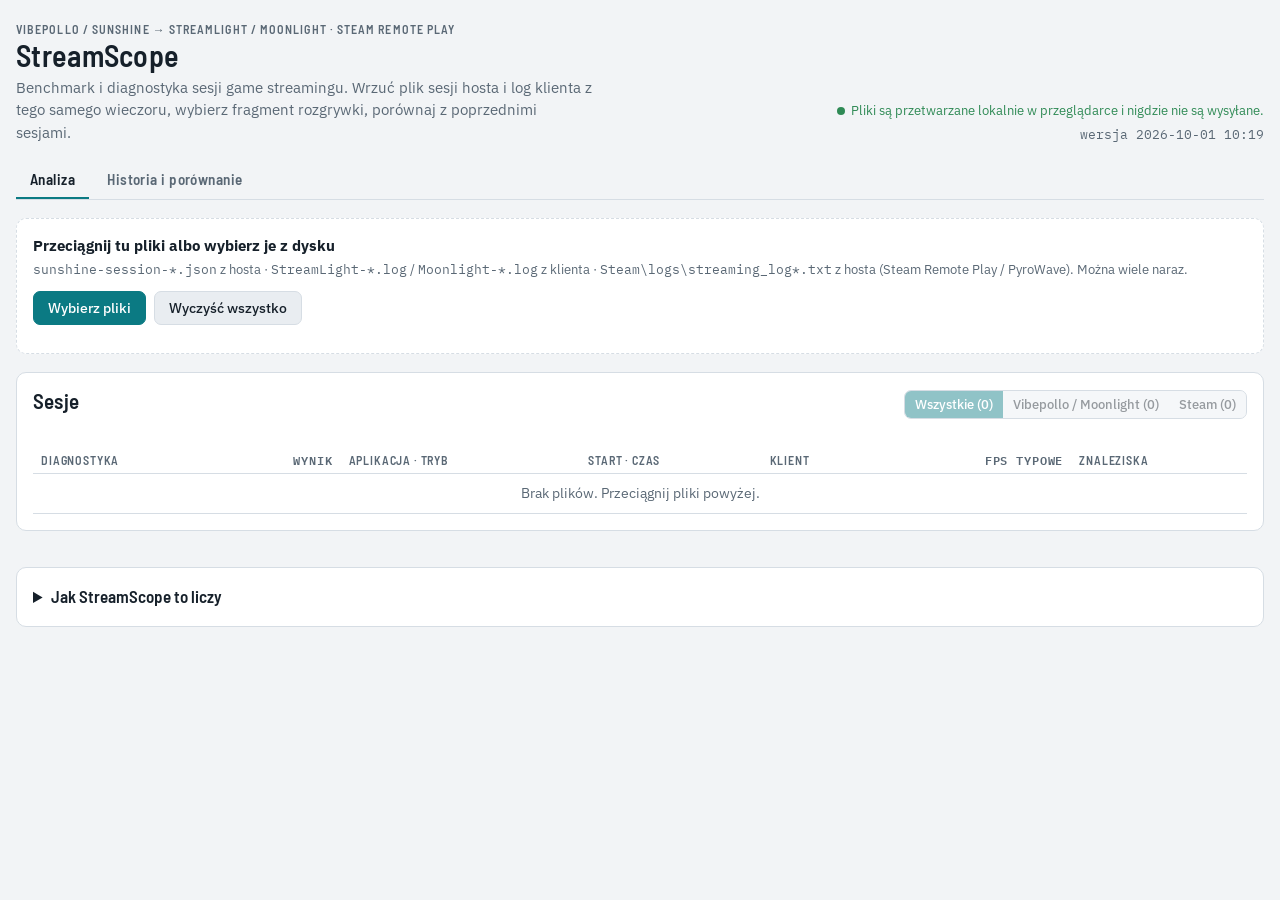
==== index.html @ fd7535d1 "Fairer scores: skip keepalive samples, range-accurate network loss - Stability uses P1/avg of active" ====
<!doctype html>
<html lang="pl">
<head>
<meta charset="utf-8">
<meta name="viewport" content="width=device-width, initial-scale=1">
<title>StreamScope</title>
<meta name="description" content="Lokalna analiza jakości game streamingu: Vibepollo/Sunshine (host) + StreamLight/Moonlight (klient).">
<meta name="theme-color" content="#0B7A83">
<link rel="icon" href="data:image/svg+xml,%3Csvg xmlns='http://www.w3.org/2000/svg' viewBox='0 0 32 32'%3E%3Crect width='32' height='32' rx='7' fill='%230B7A83'/%3E%3Cpath d='M5 21l6-7 5 4 5-9 6 6' fill='none' stroke='white' stroke-width='2.6' stroke-linecap='round' stroke-linejoin='round'/%3E%3C/svg%3E">
<link rel="preconnect" href="https://fonts.googleapis.com">
<link rel="preconnect" href="https://fonts.gstatic.com" crossorigin>
<link rel="stylesheet" href="https://fonts.googleapis.com/css2?family=Barlow+Semi+Condensed:wght@500;600;700&family=IBM+Plex+Sans:wght@400;500;600&family=IBM+Plex+Mono:wght@400;500&display=swap">
<link rel="stylesheet" href="css/app.css?v=202610011019">
</head>
<body>
<div class="wrap">
  <header class="top">
    <div>
      <div class="eyebrow">Vibepollo / Sunshine → StreamLight / Moonlight · Steam Remote Play</div>
      <h1>StreamScope</h1>
      <p>Benchmark i diagnostyka sesji game streamingu. Wrzuć plik sesji hosta i log klienta z tego samego wieczoru, wybierz fragment rozgrywki, porównaj z poprzednimi sesjami.</p>
    </div>
    <div style="display:grid;gap:4px;justify-items:end"><div class="privacy">Pliki są przetwarzane lokalnie w przeglądarce i nigdzie nie są wysyłane.</div><span class="muted small mono" id="appVersion"></span></div>
  </header>

  <nav class="tabs" role="tablist">
    <button role="tab" id="tabAnalyze" aria-selected="true" aria-controls="viewAnalyze">Analiza</button>
    <button role="tab" id="tabHistory" aria-selected="false" aria-controls="viewHistory">Historia i porównanie <span id="histCount" class="muted"></span></button>
  </nav>

  <main id="viewAnalyze" role="tabpanel" aria-labelledby="tabAnalyze" style="display:grid;gap:18px">
    <section class="drop" id="drop" aria-label="Dodaj pliki">
      <div class="lead">
        <strong>Przeciągnij tu pliki albo wybierz je z dysku</strong>
        <span class="muted small"><span class="mono">sunshine-session-*.json</span> z hosta · <span class="mono">StreamLight-*.log</span> / <span class="mono">Moonlight-*.log</span> z klienta · <span class="mono">Steam\logs\streaming_log*.txt</span> z hosta (Steam Remote Play / PyroWave). Można wiele naraz.</span>
      </div>
      <div class="controls">
        <label class="btn primary" for="files" tabindex="0" id="pickBtn">Wybierz pliki</label>
        <input id="files" type="file" multiple accept=".json,.log,.txt,application/json,text/plain">
        <button id="clearBtn" type="button">Wyczyść wszystko</button>
      </div>
      <span class="muted small" id="storeInfo" style="flex-basis:100%"></span>
    </section>
    <div id="notice" class="notice" hidden></div>

    <section class="panel" aria-labelledby="sessTitle">
      <div class="panel-head">
        <h2 id="sessTitle">Sesje</h2>
        <div class="seg" role="group" aria-label="Filtr sesji" id="sessFilter">
          <button type="button" data-f="all">Wszystkie</button>
          <button type="button" data-f="sunshine">Vibepollo / Moonlight</button>
          <button type="button" data-f="steam">Steam</button>
        </div>
      </div>
      <span class="muted small" id="sessCount"></span>
      <span class="muted small" id="hiddenInfo" hidden></span>
      <table class="sessions">
        <thead><tr><th>Diagnostyka</th><th class="num" title="Ocena ogólna 1–10 dla wybranego zakresu">Wynik</th><th>Aplikacja · tryb</th><th>Start · czas</th><th>Klient</th><th class="num">FPS typowe</th><th>Znaleziska</th></tr></thead>
        <tbody id="sessBody"></tbody>
      </table>
    </section>

    <section id="detail" style="display:grid;gap:18px" aria-live="polite"></section>

    <section class="panel">
      <details>
        <summary>Jak StreamScope to liczy</summary>
        <ul>
          <li><b>Parowanie plików:</b> log klienta ma w nazwie czas uniksowy startu, a każda linia czas od tego momentu. StreamScope szuka w pliku Vibepollo zdarzenia <span class="mono">stream_started</span> najbliższego startowi streamu u klienta i pokazuje zmierzone przesunięcie zegarów (zwykle kilka sekund).</li>
          <li><b>Nazwy plików Vibepollo zawierają czas UTC.</b> Wszystkie godziny w StreamScope są w czasie lokalnym.</li>
          <li><b>Zakres:</b> benchmark liczy się tylko z próbek hosta w wybranym zakresie. Domyślnie to najdłuższe połączenie w pliku. Zakres ustawisz markerami pada, wpisując czas albo przeciągając po wykresie.</li>
          <li><b>Markery:</b> odłączenie i podłączenie pada na kliencie (<span class="mono">Gamepad N is gone</span> / ponowne wykrycie), niezależnie od modelu pada, oraz przyszłe <span class="mono">USER_MARKER</span>.</li>
          <li><b>Percentyle</b> (P50/P5/P1/P95) liczone z interpolacją liniową. <b>FPS z frames_sent</b> to kontrola spójności: przyrost wysłanych klatek podzielony przez czas, osobno dla każdego połączenia.</li>
          <li><b>Opóźnienie enkodowania 0 ms</b> oznacza brak zakodowanej klatki i jest pomijane w statystykach.</li>
          <li><b>Statystyki klienta</b> pochodzą z bloku „Global video stats” na końcu streamu, więc dotyczą całego streamu, nie wybranego zakresu. Końcowy <i>Bitrate / Peak (10s)</i> to stan z ostatnich sekund, nie średnia. <i>Smoothness (2m)</i> to miara równości klatek przy VRR, nie liczba FPS.</li>
          <li><b>Diagnostyka</b> ocenia cały plik hosta (reguły silnika z analizatora sesji): brak klatek do wysłania, przeciążenie GPU/enkodera, utrata pakietów, nieregularne przerwy. Pole <span class="mono">verdict</span> z Vibepollo jest tylko informacyjne.</li>
          <li><b>Steam Remote Play / PyroWave:</b> wrzuć <span class="mono">streaming_log.txt</span> (i <span class="mono">streaming_log.previous.txt</span>) z folderu <span class="mono">C:\Program Files (x86)\Steam\logs</span> na <b>hoście</b>. Log z klienta nie ma statystyk. Steam zapisuje podsumowanie przy każdej zmianie przechwytywania (pulpit ↔ gra), więc sesja składa się z odcinków; benchmark to średnia ważona długością zaznaczonych odcinków. AvgFPS Steama to kadencja streamu, nie FPS gry.</li>
          <li><b>Pamięć:</b> wczytane pliki i ustawione zakresy są zapisywane w tej przeglądarce (IndexedDB) i wracają same po ponownym otwarciu strony. Są tylko na tym urządzeniu i w tej przeglądarce; nic nie trafia na serwer. „Wyczyść wszystko” albo „Usuń sesję z pamięci” je kasuje.</li>
          <li>Przy statycznym obrazie Vibepollo schodzi do ok. 16 FPS (keepalive), to nie awaria.</li>
        </ul>
      </details>
    </section>
  </main>

  <main id="viewHistory" role="tabpanel" aria-labelledby="tabHistory" hidden style="display:grid;gap:18px">
    <section class="panel">
      <div class="panel-head">
        <h2>Zapisane sesje</h2>
        <div class="actions">
          <button id="compareBtn" class="primary" type="button" disabled>Porównaj zaznaczone</button>
          <button id="exportBtn" type="button">Eksportuj kopię</button>
          <label class="btn" for="importFile" tabindex="0" id="importBtn">Importuj kopię</label>
          <input id="importFile" type="file" accept=".json,application/json">
        </div>
      </div>
      <p class="caveat">Historia jest zapisana tylko w tej przeglądarce na tym urządzeniu. Żeby przenieść ją na inne urządzenie (np. z PC na iPhone'a), wyeksportuj kopię i zaimportuj ją tam.</p>
      <div id="histNotice" class="notice" hidden></div>
      <div class="tablewrap"><table>
        <thead><tr><th></th><th>Data</th><th>Aplikacja</th><th>Klient</th><th>Tryb</th><th>Zakres</th><th class="num">Wynik</th><th class="num">Śr. FPS</th><th class="num">P5</th><th class="num">Enc. P95</th><th class="num">Bitrate</th><th></th></tr></thead>
        <tbody id="histBody"></tbody>
      </table></div>
    </section>
    <section class="panel" id="comparePanel" hidden></section>
  </main>
</div>

<script src="js/core.js?v=202610011019"></script>
<script src="js/parsers/vibepollo.js?v=202610011019"></script>
<script src="js/parsers/clientlog.js?v=202610011019"></script>
<script src="js/parsers/steamlog.js?v=202610011019"></script>
<script src="js/engine/diagnostics.js?v=202610011019"></script>
<script src="js/engine/gameplay.js?v=202610011019"></script>
<script src="js/engine/score.js?v=202610011019"></script>
<script src="js/engine/session.js?v=202610011019"></script>
<script src="js/storage.js?v=202610011019"></script>
<script src="js/store.js?v=202610011019"></script>
<script src="js/chart.js?v=202610011019"></script>
<script src="js/app.js?v=202610011019"></script>
</body>
</html>
---- css/app.css ----
:root{
  --bg:#F2F4F6; --surface:#FFFFFF; --surface-2:#E9EDF1; --ink:#16202A; --muted:#5A6875; --line:#D6DDE4;
  --accent:#0B7A83; --accent-ink:#FFFFFF; --accent-soft:#D8EEF0;
  --s-fps:#0B7A83; --s-sent:#7B61B3; --s-cpu:#7B61B3; --s-gpu:#2F77C0; --s-enc:#C2691F; --s-br:#2F8A55;
  --mk-off:#C23B2B; --mk-on:#2F8A55;
  --ok:#2F8A55; --warn:#A87408; --crit:#C23B2B;
  --ok-bg:#E1F2E8; --warn-bg:#FBF0D6; --crit-bg:#FBE3DF; --info-bg:#E4EBF2;
  --shade-crit:rgba(194,59,43,.14); --shade-warn:rgba(168,116,8,.16); --shade-info:rgba(90,104,117,.13);
  --dim:rgba(90,104,117,.13);
  --display:"Barlow Semi Condensed","Arial Narrow",Arial,sans-serif;
  --body:"IBM Plex Sans",system-ui,-apple-system,"Segoe UI",sans-serif;
  --mono:"IBM Plex Mono",ui-monospace,Consolas,monospace;
}
@media (prefers-color-scheme: dark){
  :root:not([data-theme="light"]){
    color-scheme:dark;
    --bg:#0E141A; --surface:#151D25; --surface-2:#1C2630; --ink:#E4EAF0; --muted:#93A1AE; --line:#2A3642;
    --accent:#3CB9C3; --accent-ink:#06282B; --accent-soft:#143A3F;
    --s-fps:#3CB9C3; --s-sent:#A58BE0; --s-cpu:#A58BE0; --s-gpu:#5FA3E8; --s-enc:#E59A55; --s-br:#4CC27F;
    --mk-off:#EE6B5A; --mk-on:#4CC27F;
    --ok:#4CC27F; --warn:#E0B040; --crit:#EE6B5A;
    --ok-bg:#12301F; --warn-bg:#342A0E; --crit-bg:#3A1A16; --info-bg:#1C2630;
    --shade-crit:rgba(238,107,90,.2); --shade-warn:rgba(224,176,64,.18); --shade-info:rgba(147,161,174,.14);
    --dim:rgba(0,0,0,.28);
  }
}
*{box-sizing:border-box}
html{-webkit-text-size-adjust:100%}
body{margin:0;background:var(--bg);color:var(--ink);font:15px/1.5 var(--body)}
.wrap{max-width:1440px;margin:0 auto;padding:20px 16px 48px;display:grid;gap:18px}
h1,h2,h3{font-family:var(--display);font-weight:600;letter-spacing:.01em;margin:0;line-height:1.15;text-wrap:balance}
h1{font-size:30px} h2{font-size:21px} h3{font-size:17px}
.num,.mono{font-family:var(--mono);font-variant-numeric:tabular-nums}
.muted{color:var(--muted)}
.small{font-size:13px}
.eyebrow{font-family:var(--display);text-transform:uppercase;letter-spacing:.09em;font-size:12px;color:var(--muted);font-weight:600}
[hidden]{display:none!important}

header.top{display:flex;flex-wrap:wrap;align-items:end;justify-content:space-between;gap:12px}
header.top p{margin:4px 0 0;max-width:64ch;color:var(--muted)}
.privacy{font-size:13px;color:var(--ok);display:flex;gap:6px;align-items:center}
.privacy::before{content:"";width:8px;height:8px;border-radius:50%;background:currentColor}

nav.tabs{display:flex;gap:4px;border-bottom:1px solid var(--line)}
nav.tabs button{border:0;border-bottom:2px solid transparent;border-radius:0;background:none;padding:10px 14px;font:600 15px/1 var(--display);letter-spacing:.03em;color:var(--muted)}
nav.tabs button[aria-selected="true"]{color:var(--ink);border-bottom-color:var(--accent)}

.drop{border:1.5px dashed var(--line);border-radius:10px;background:var(--surface);padding:16px;display:flex;flex-wrap:wrap;gap:12px 20px;align-items:center;justify-content:space-between}
.drop.over{border-color:var(--accent);background:var(--accent-soft)}
.drop .lead{display:grid;gap:2px;min-width:0}
.controls{display:flex;flex-wrap:wrap;gap:8px;align-items:center}
button,.btn{font:500 14px/1 var(--body);border-radius:7px;padding:9px 14px;border:1px solid var(--line);background:var(--surface-2);color:var(--ink);cursor:pointer;white-space:nowrap}
button.primary,.btn.primary{background:var(--accent);border-color:var(--accent);color:var(--accent-ink)}
button.small{padding:5px 9px;font-size:12.5px}
button:disabled{opacity:.5;cursor:default}
button:hover:not(:disabled),.btn:hover{filter:brightness(1.05)}
:focus-visible{outline:2px solid var(--accent);outline-offset:2px}
input[type=file]{display:none}
input.t,select{font:14px var(--mono);color:var(--ink);background:var(--surface-2);border:1px solid var(--line);border-radius:6px;padding:6px 8px;width:96px}
select{font-family:var(--body);width:auto}
label.field{display:grid;gap:3px;font-size:12.5px;color:var(--muted)}

.notice{font-size:13px;padding:9px 12px;border-radius:8px;background:var(--info-bg);white-space:pre-line;overflow-wrap:anywhere}
.notice.err{background:var(--crit-bg)}
.notice.ok{background:var(--ok-bg)}

.pill{display:inline-flex;align-items:center;gap:6px;font:600 12px/1 var(--display);letter-spacing:.06em;text-transform:uppercase;padding:5px 9px;border-radius:999px;white-space:nowrap}
.pill::before{content:"";width:7px;height:7px;border-radius:50%;background:currentColor}
.pill.ok{color:var(--ok);background:var(--ok-bg)} .pill.warn{color:var(--warn);background:var(--warn-bg)}
.pill.crit{color:var(--crit);background:var(--crit-bg)} .pill.raw{color:var(--muted);background:var(--surface-2)}

.panel{background:var(--surface);border:1px solid var(--line);border-radius:10px;padding:16px;display:grid;grid-template-columns:minmax(0,1fr);gap:14px;min-width:0}
.panel-head{display:flex;flex-wrap:wrap;justify-content:space-between;gap:8px;align-items:baseline}
.tablewrap{overflow-x:auto;margin-inline:-4px}
table{border-collapse:collapse;width:100%;font-size:14px}
th{font:600 12px/1.2 var(--display);letter-spacing:.07em;text-transform:uppercase;color:var(--muted);text-align:left;padding:6px 8px;border-bottom:1px solid var(--line);white-space:nowrap}
td{padding:7px 8px;border-bottom:1px solid var(--line);vertical-align:middle;white-space:nowrap}
td.num,th.num{text-align:right}
td.wrap{white-space:normal;min-width:200px}
tbody tr.pick{cursor:pointer}
tbody tr.pick:hover{background:var(--surface-2)}
tbody tr.pick.sel{background:var(--accent-soft)}
.app{font-weight:600}

/* Sessions table: fits the panel without sideways scrolling; becomes cards on phones. */
table.sessions{table-layout:auto}
table.sessions td{white-space:normal;vertical-align:top;padding-block:9px}
table.sessions td:first-child,table.sessions td.num{white-space:nowrap}
table.sessions td.tags{min-width:160px;color:var(--muted)}
table.sessions td .small{margin-top:2px}
.seg button:disabled{opacity:.45}
.seg{max-width:100%;flex-wrap:wrap}
.seg button{flex:1 1 auto}
@media (max-width:720px){
  table.sessions thead{display:none}
  table.sessions,table.sessions tbody{display:block}
  table.sessions tr{display:grid;grid-template-columns:1fr auto;gap:4px 12px;padding:10px 8px;border-bottom:1px solid var(--line)}
  table.sessions td{border:0;padding:0}
  table.sessions td:nth-child(1){grid-column:2;grid-row:1}
  table.sessions td:nth-child(2){grid-column:1;grid-row:1 / span 2}
  table.sessions td:nth-child(3){grid-column:1}
  table.sessions td:nth-child(4){grid-column:1;font-size:13px}
  table.sessions td:nth-child(5){grid-column:2;grid-row:2;text-align:right}
  table.sessions td:nth-child(6){grid-column:1 / -1;min-width:0}
  table.sessions td.empty{grid-column:1 / -1}
}

.chips{display:flex;flex-wrap:wrap;gap:6px}
.chip{font:12.5px/1 var(--mono);padding:5px 8px;border-radius:6px;background:var(--surface-2);color:var(--muted)}
.chip.good{color:var(--ok);background:var(--ok-bg)} .chip.bad{color:var(--warn);background:var(--warn-bg)}

.range{display:flex;flex-wrap:wrap;gap:12px;align-items:end}
.range .readout{font:500 15px var(--mono);padding-bottom:6px}
.seg{display:inline-flex;border:1px solid var(--line);border-radius:7px;overflow:hidden}
.seg button{border:0;border-radius:0;padding:7px 10px;font-size:13px}
.seg button[aria-pressed="true"]{background:var(--accent);color:var(--accent-ink)}

.stats{display:grid;grid-template-columns:repeat(auto-fill,minmax(150px,1fr));border-top:1px solid var(--line);border-left:1px solid var(--line);border-radius:8px;overflow:hidden}
.stat{background:var(--surface);padding:10px 12px;display:grid;gap:2px;border-right:1px solid var(--line);border-bottom:1px solid var(--line)}
.stat .k{font-size:12px;color:var(--muted)}
.stat .v{font:500 17px/1.2 var(--mono);font-variant-numeric:tabular-nums}
.stat .v small{font-size:12px;color:var(--muted);font-weight:400}
.stat.hl .v{color:var(--accent);font-size:20px}

/* Scores 1–10 */
.scorebox{display:grid;grid-template-columns:auto minmax(0,1fr);gap:16px;align-items:start}
.score-big{display:grid;justify-items:center;gap:2px;padding:10px 16px;border-radius:10px;background:var(--surface-2);min-width:120px}
.score-big .n{font:700 46px/1 var(--display)}
.score-big .d{font-size:12px;color:var(--muted)}
.scores{display:grid;grid-template-columns:repeat(auto-fill,minmax(230px,1fr));gap:8px}
.score{background:var(--surface-2);border-radius:8px;padding:10px 12px;display:grid;gap:6px;align-content:start}
.score .top{display:flex;justify-content:space-between;align-items:baseline;gap:8px}
.score .top b{font-weight:600}
.score .val{font:600 20px/1 var(--mono)}
.score p{margin:0;font-size:12.5px;color:var(--muted);line-height:1.4}
.meter{height:6px;border-radius:3px;background:var(--line);overflow:hidden}
.meter i{display:block;height:100%}
.s-ok{color:var(--ok)} .s-warn{color:var(--warn)} .s-crit{color:var(--crit)} .s-raw{color:var(--muted)}
.m-ok{background:var(--ok)} .m-warn{background:var(--warn)} .m-crit{background:var(--crit)} .m-raw{background:var(--muted)}
.score-chip{font:600 14px var(--mono)}

.findings{display:grid;gap:8px}
.finding{display:grid;grid-template-columns:4px 1fr;gap:12px;background:var(--surface-2);border-radius:8px;padding:10px 12px 10px 0;overflow:hidden}
.finding .bar{border-radius:0 3px 3px 0}
.finding.crit .bar{background:var(--crit)} .finding.warn .bar{background:var(--warn)} .finding.info .bar{background:var(--muted)} .finding.ok .bar{background:var(--ok)}
.finding h3{font-size:16px;margin-bottom:2px}
.finding p{margin:0;font-size:14px;max-width:85ch}

.chart{position:relative}
.chart svg{display:block;width:100%;height:auto;user-select:none;-webkit-user-select:none}
.legend{display:flex;flex-wrap:wrap;gap:4px 14px;font-size:12.5px;color:var(--muted)}
.legend i{display:inline-block;width:14px;height:3px;border-radius:2px;vertical-align:middle;margin-right:5px}
.legend i.box{height:10px;width:12px}
.tip{position:absolute;pointer-events:none;background:var(--surface);border:1px solid var(--line);border-radius:8px;padding:8px 10px;font:12.5px/1.45 var(--mono);box-shadow:0 6px 18px rgba(0,0,0,.16);min-width:180px;z-index:3}
.tip b{font-family:var(--body);font-weight:600}

.two{display:grid;grid-template-columns:repeat(auto-fit,minmax(320px,1fr));gap:16px}
.kv{display:grid;grid-template-columns:max-content 1fr;gap:4px 14px;font-size:14px;margin:0}
.kv dt{color:var(--muted)} .kv dd{margin:0;font-family:var(--mono)}
.caveat{font-size:12.5px;color:var(--muted);margin:0}
details summary{cursor:pointer;font-family:var(--display);font-weight:600;font-size:17px}
details ul{margin:8px 0 0;padding-left:20px;display:grid;gap:6px;font-size:14px;max-width:85ch}
.actions{display:flex;flex-wrap:wrap;gap:10px;align-items:center}
textarea.fallback{width:100%;min-height:160px;font:12.5px/1.4 var(--mono);background:var(--surface-2);color:var(--ink);border:1px solid var(--line);border-radius:8px;padding:8px}
.empty{padding:28px 12px;text-align:center;color:var(--muted)}
.diff.up{color:var(--ok)} .diff.down{color:var(--crit)}
@media (max-width:600px){ h1{font-size:25px} .panel{padding:12px} .stat .v{font-size:16px} }
@media (prefers-reduced-motion: reduce){*{transition:none!important}}
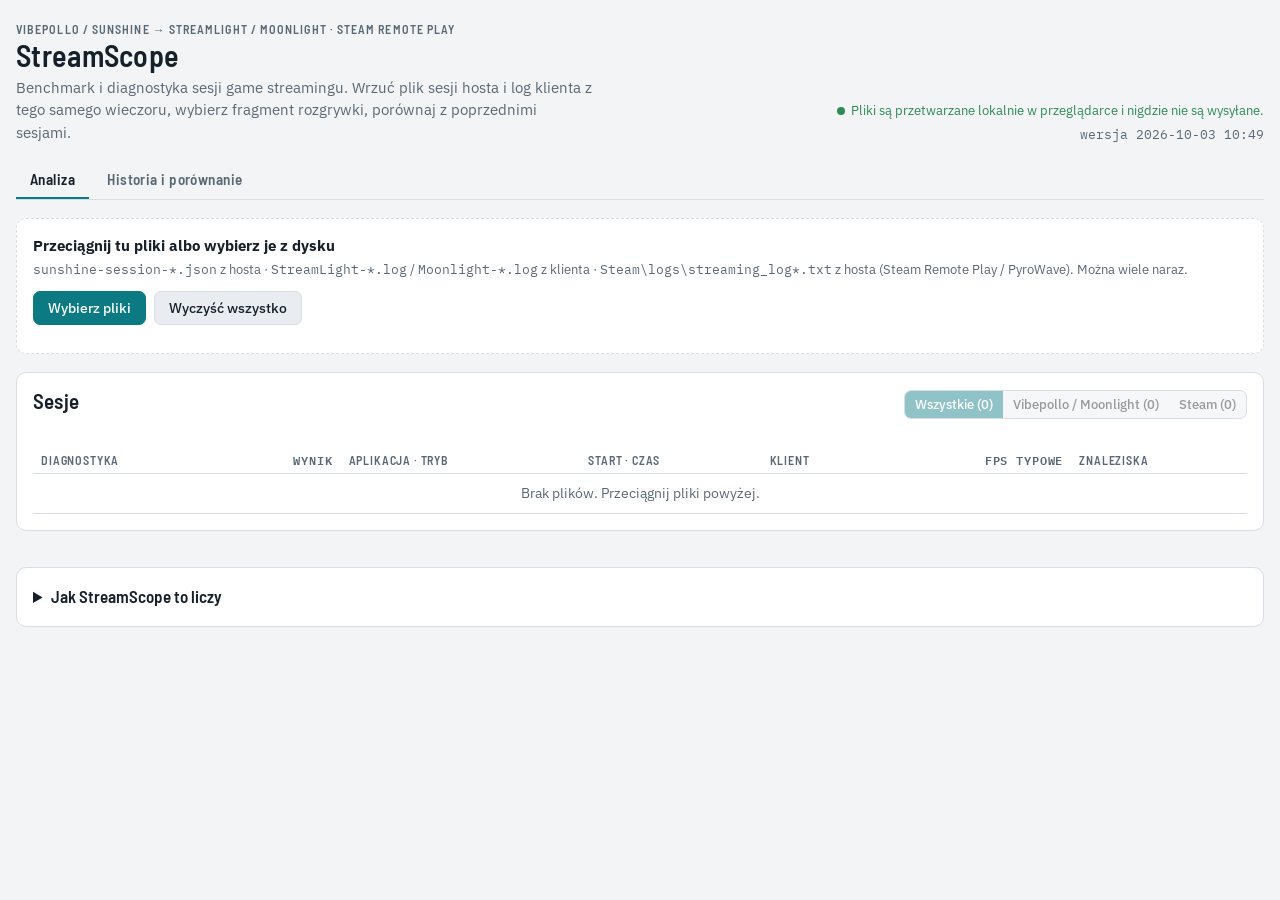
==== commit e08c006a: "Merge StreamTweak into StreamScope: verdict logic, telemetry import, side-by-side compare Verdict an" ====
--- a/index.html
+++ b/index.html
@@ -10,7 +10,7 @@
 <link rel="preconnect" href="https://fonts.googleapis.com">
 <link rel="preconnect" href="https://fonts.gstatic.com" crossorigin>
 <link rel="stylesheet" href="https://fonts.googleapis.com/css2?family=Barlow+Semi+Condensed:wght@500;600;700&family=IBM+Plex+Sans:wght@400;500;600&family=IBM+Plex+Mono:wght@400;500&display=swap">
-<link rel="stylesheet" href="css/app.css?v=202610011019">
+<link rel="stylesheet" href="css/app.css?v=202610031049">
 </head>
 <body>
 <div class="wrap">
@@ -60,6 +60,7 @@
       </table>
     </section>
 
+    <section class="panel" id="cmpView" hidden aria-live="polite"></section>
     <section id="detail" style="display:grid;gap:18px" aria-live="polite"></section>
 
     <section class="panel">
@@ -104,17 +105,18 @@
   </main>
 </div>
 
-<script src="js/core.js?v=202610011019"></script>
-<script src="js/parsers/vibepollo.js?v=202610011019"></script>
-<script src="js/parsers/clientlog.js?v=202610011019"></script>
-<script src="js/parsers/steamlog.js?v=202610011019"></script>
-<script src="js/engine/diagnostics.js?v=202610011019"></script>
-<script src="js/engine/gameplay.js?v=202610011019"></script>
-<script src="js/engine/score.js?v=202610011019"></script>
-<script src="js/engine/session.js?v=202610011019"></script>
-<script src="js/storage.js?v=202610011019"></script>
-<script src="js/store.js?v=202610011019"></script>
-<script src="js/chart.js?v=202610011019"></script>
-<script src="js/app.js?v=202610011019"></script>
+<script src="js/core.js?v=202610031049"></script>
+<script src="js/parsers/vibepollo.js?v=202610031049"></script>
+<script src="js/parsers/clientlog.js?v=202610031049"></script>
+<script src="js/parsers/streamtweak.js?v=202610031049"></script>
+<script src="js/parsers/steamlog.js?v=202610031049"></script>
+<script src="js/engine/diagnostics.js?v=202610031049"></script>
+<script src="js/engine/gameplay.js?v=202610031049"></script>
+<script src="js/engine/score.js?v=202610031049"></script>
+<script src="js/engine/session.js?v=202610031049"></script>
+<script src="js/storage.js?v=202610031049"></script>
+<script src="js/store.js?v=202610031049"></script>
+<script src="js/chart.js?v=202610031049"></script>
+<script src="js/app.js?v=202610031049"></script>
 </body>
 </html>
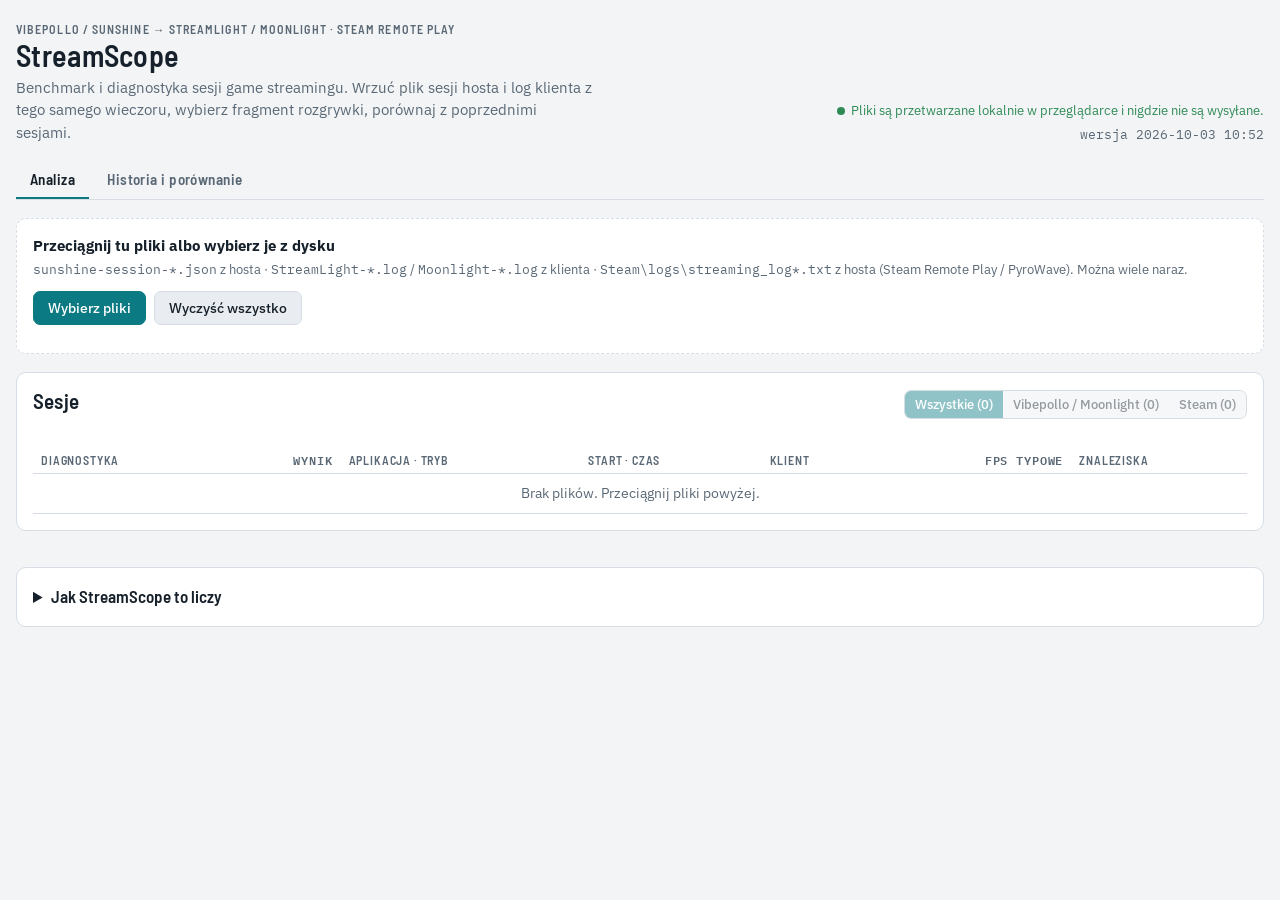
==== commit eef627d5: "Ideas from the ChatGPT review: game block, Net TX, PyroWave encoder n/a, reconnect labels - Game/hos" ====
--- a/index.html
+++ b/index.html
@@ -10,7 +10,7 @@
 <link rel="preconnect" href="https://fonts.googleapis.com">
 <link rel="preconnect" href="https://fonts.gstatic.com" crossorigin>
 <link rel="stylesheet" href="https://fonts.googleapis.com/css2?family=Barlow+Semi+Condensed:wght@500;600;700&family=IBM+Plex+Sans:wght@400;500;600&family=IBM+Plex+Mono:wght@400;500&display=swap">
-<link rel="stylesheet" href="css/app.css?v=202610031049">
+<link rel="stylesheet" href="css/app.css?v=202610031052">
 </head>
 <body>
 <div class="wrap">
@@ -105,18 +105,18 @@
   </main>
 </div>
 
-<script src="js/core.js?v=202610031049"></script>
-<script src="js/parsers/vibepollo.js?v=202610031049"></script>
-<script src="js/parsers/clientlog.js?v=202610031049"></script>
-<script src="js/parsers/streamtweak.js?v=202610031049"></script>
-<script src="js/parsers/steamlog.js?v=202610031049"></script>
-<script src="js/engine/diagnostics.js?v=202610031049"></script>
-<script src="js/engine/gameplay.js?v=202610031049"></script>
-<script src="js/engine/score.js?v=202610031049"></script>
-<script src="js/engine/session.js?v=202610031049"></script>
-<script src="js/storage.js?v=202610031049"></script>
-<script src="js/store.js?v=202610031049"></script>
-<script src="js/chart.js?v=202610031049"></script>
-<script src="js/app.js?v=202610031049"></script>
+<script src="js/core.js?v=202610031052"></script>
+<script src="js/parsers/vibepollo.js?v=202610031052"></script>
+<script src="js/parsers/clientlog.js?v=202610031052"></script>
+<script src="js/parsers/streamtweak.js?v=202610031052"></script>
+<script src="js/parsers/steamlog.js?v=202610031052"></script>
+<script src="js/engine/diagnostics.js?v=202610031052"></script>
+<script src="js/engine/gameplay.js?v=202610031052"></script>
+<script src="js/engine/score.js?v=202610031052"></script>
+<script src="js/engine/session.js?v=202610031052"></script>
+<script src="js/storage.js?v=202610031052"></script>
+<script src="js/store.js?v=202610031052"></script>
+<script src="js/chart.js?v=202610031052"></script>
+<script src="js/app.js?v=202610031052"></script>
 </body>
 </html>
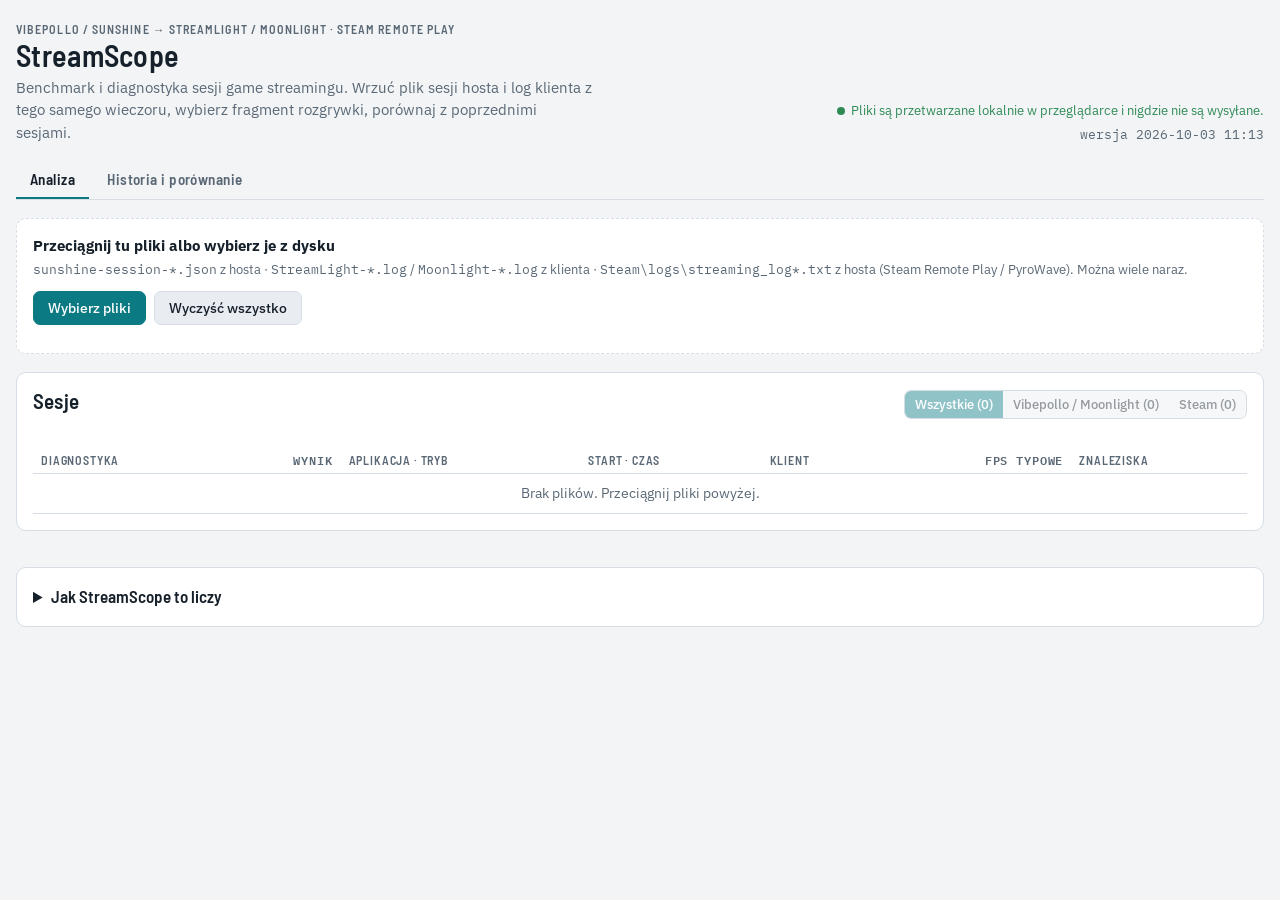
==== commit 8d5ed656: "Settings page, agent restart and desktop shortcut - Settings tab (agent mode, this PC only): Vibepol" ====
--- a/index.html
+++ b/index.html
@@ -10,7 +10,7 @@
 <link rel="preconnect" href="https://fonts.googleapis.com">
 <link rel="preconnect" href="https://fonts.gstatic.com" crossorigin>
 <link rel="stylesheet" href="https://fonts.googleapis.com/css2?family=Barlow+Semi+Condensed:wght@500;600;700&family=IBM+Plex+Sans:wght@400;500;600&family=IBM+Plex+Mono:wght@400;500&display=swap">
-<link rel="stylesheet" href="css/app.css?v=202610031052">
+<link rel="stylesheet" href="css/app.css?v=202610031113">
 </head>
 <body>
 <div class="wrap">
@@ -26,6 +26,7 @@
   <nav class="tabs" role="tablist">
     <button role="tab" id="tabAnalyze" aria-selected="true" aria-controls="viewAnalyze">Analiza</button>
     <button role="tab" id="tabHistory" aria-selected="false" aria-controls="viewHistory">Historia i porównanie <span id="histCount" class="muted"></span></button>
+    <button role="tab" id="tabSettings" aria-selected="false" aria-controls="viewSettings" hidden>Ustawienia</button>
   </nav>
 
   <main id="viewAnalyze" role="tabpanel" aria-labelledby="tabAnalyze" style="display:grid;gap:18px">
@@ -83,6 +84,8 @@
     </section>
   </main>
 
+  <main id="viewSettings" role="tabpanel" aria-labelledby="tabSettings" hidden style="display:grid;gap:18px"></main>
+
   <main id="viewHistory" role="tabpanel" aria-labelledby="tabHistory" hidden style="display:grid;gap:18px">
     <section class="panel">
       <div class="panel-head">
@@ -105,18 +108,19 @@
   </main>
 </div>
 
-<script src="js/core.js?v=202610031052"></script>
-<script src="js/parsers/vibepollo.js?v=202610031052"></script>
-<script src="js/parsers/clientlog.js?v=202610031052"></script>
-<script src="js/parsers/streamtweak.js?v=202610031052"></script>
-<script src="js/parsers/steamlog.js?v=202610031052"></script>
-<script src="js/engine/diagnostics.js?v=202610031052"></script>
-<script src="js/engine/gameplay.js?v=202610031052"></script>
-<script src="js/engine/score.js?v=202610031052"></script>
-<script src="js/engine/session.js?v=202610031052"></script>
-<script src="js/storage.js?v=202610031052"></script>
-<script src="js/store.js?v=202610031052"></script>
-<script src="js/chart.js?v=202610031052"></script>
-<script src="js/app.js?v=202610031052"></script>
+<script src="js/core.js?v=202610031113"></script>
+<script src="js/parsers/vibepollo.js?v=202610031113"></script>
+<script src="js/parsers/clientlog.js?v=202610031113"></script>
+<script src="js/parsers/streamtweak.js?v=202610031113"></script>
+<script src="js/parsers/steamlog.js?v=202610031113"></script>
+<script src="js/engine/diagnostics.js?v=202610031113"></script>
+<script src="js/engine/gameplay.js?v=202610031113"></script>
+<script src="js/engine/score.js?v=202610031113"></script>
+<script src="js/engine/session.js?v=202610031113"></script>
+<script src="js/storage.js?v=202610031113"></script>
+<script src="js/store.js?v=202610031113"></script>
+<script src="js/chart.js?v=202610031113"></script>
+<script src="js/settings.js?v=202610031113"></script>
+<script src="js/app.js?v=202610031113"></script>
 </body>
 </html>
--- a/css/app.css
+++ b/css/app.css
@@ -59,6 +59,9 @@
 input.t,select{font:14px var(--mono);color:var(--ink);background:var(--surface-2);border:1px solid var(--line);border-radius:6px;padding:6px 8px;width:96px}
 select{font-family:var(--body);width:auto}
 label.field{display:grid;gap:3px;font-size:12.5px;color:var(--muted)}
+.t.wide{width:100%;max-width:640px}
+textarea.t{font:13px var(--mono);resize:vertical}
+.settings-grid{display:grid;grid-template-columns:repeat(auto-fit,minmax(220px,1fr));gap:12px}
 
 .notice{font-size:13px;padding:9px 12px;border-radius:8px;background:var(--info-bg);white-space:pre-line;overflow-wrap:anywhere}
 .notice.err{background:var(--crit-bg)}
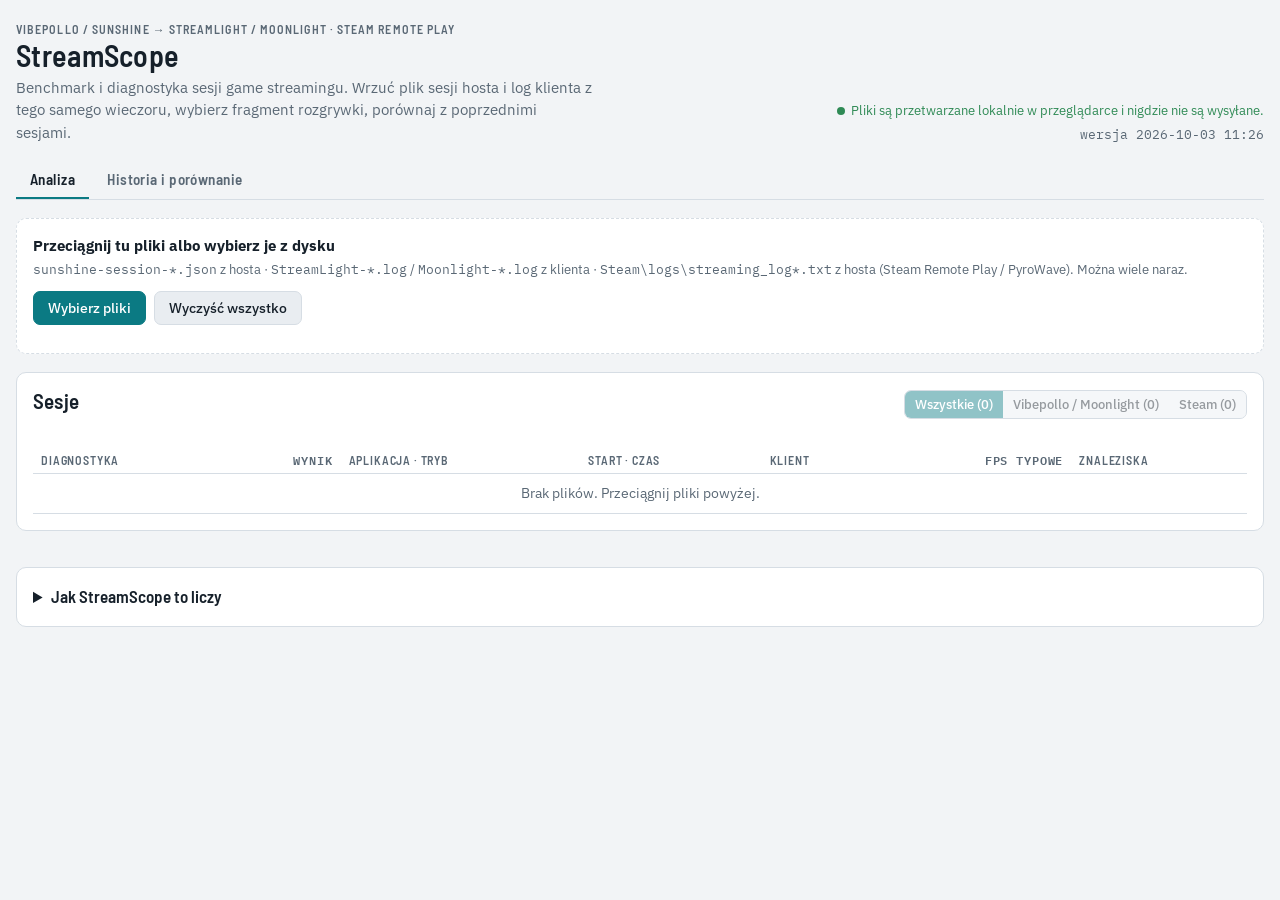
==== commit 25fede81: "StreamTweak drop %: use the range's frame rate, not the session average The session-wide FpsAvg incl" ====
--- a/index.html
+++ b/index.html
@@ -10,7 +10,7 @@
 <link rel="preconnect" href="https://fonts.googleapis.com">
 <link rel="preconnect" href="https://fonts.gstatic.com" crossorigin>
 <link rel="stylesheet" href="https://fonts.googleapis.com/css2?family=Barlow+Semi+Condensed:wght@500;600;700&family=IBM+Plex+Sans:wght@400;500;600&family=IBM+Plex+Mono:wght@400;500&display=swap">
-<link rel="stylesheet" href="css/app.css?v=202610031113">
+<link rel="stylesheet" href="css/app.css?v=202610031126">
 </head>
 <body>
 <div class="wrap">
@@ -108,19 +108,19 @@
   </main>
 </div>
 
-<script src="js/core.js?v=202610031113"></script>
-<script src="js/parsers/vibepollo.js?v=202610031113"></script>
-<script src="js/parsers/clientlog.js?v=202610031113"></script>
-<script src="js/parsers/streamtweak.js?v=202610031113"></script>
-<script src="js/parsers/steamlog.js?v=202610031113"></script>
-<script src="js/engine/diagnostics.js?v=202610031113"></script>
-<script src="js/engine/gameplay.js?v=202610031113"></script>
-<script src="js/engine/score.js?v=202610031113"></script>
-<script src="js/engine/session.js?v=202610031113"></script>
-<script src="js/storage.js?v=202610031113"></script>
-<script src="js/store.js?v=202610031113"></script>
-<script src="js/chart.js?v=202610031113"></script>
-<script src="js/settings.js?v=202610031113"></script>
-<script src="js/app.js?v=202610031113"></script>
+<script src="js/core.js?v=202610031126"></script>
+<script src="js/parsers/vibepollo.js?v=202610031126"></script>
+<script src="js/parsers/clientlog.js?v=202610031126"></script>
+<script src="js/parsers/streamtweak.js?v=202610031126"></script>
+<script src="js/parsers/steamlog.js?v=202610031126"></script>
+<script src="js/engine/diagnostics.js?v=202610031126"></script>
+<script src="js/engine/gameplay.js?v=202610031126"></script>
+<script src="js/engine/score.js?v=202610031126"></script>
+<script src="js/engine/session.js?v=202610031126"></script>
+<script src="js/storage.js?v=202610031126"></script>
+<script src="js/store.js?v=202610031126"></script>
+<script src="js/chart.js?v=202610031126"></script>
+<script src="js/settings.js?v=202610031126"></script>
+<script src="js/app.js?v=202610031126"></script>
 </body>
 </html>
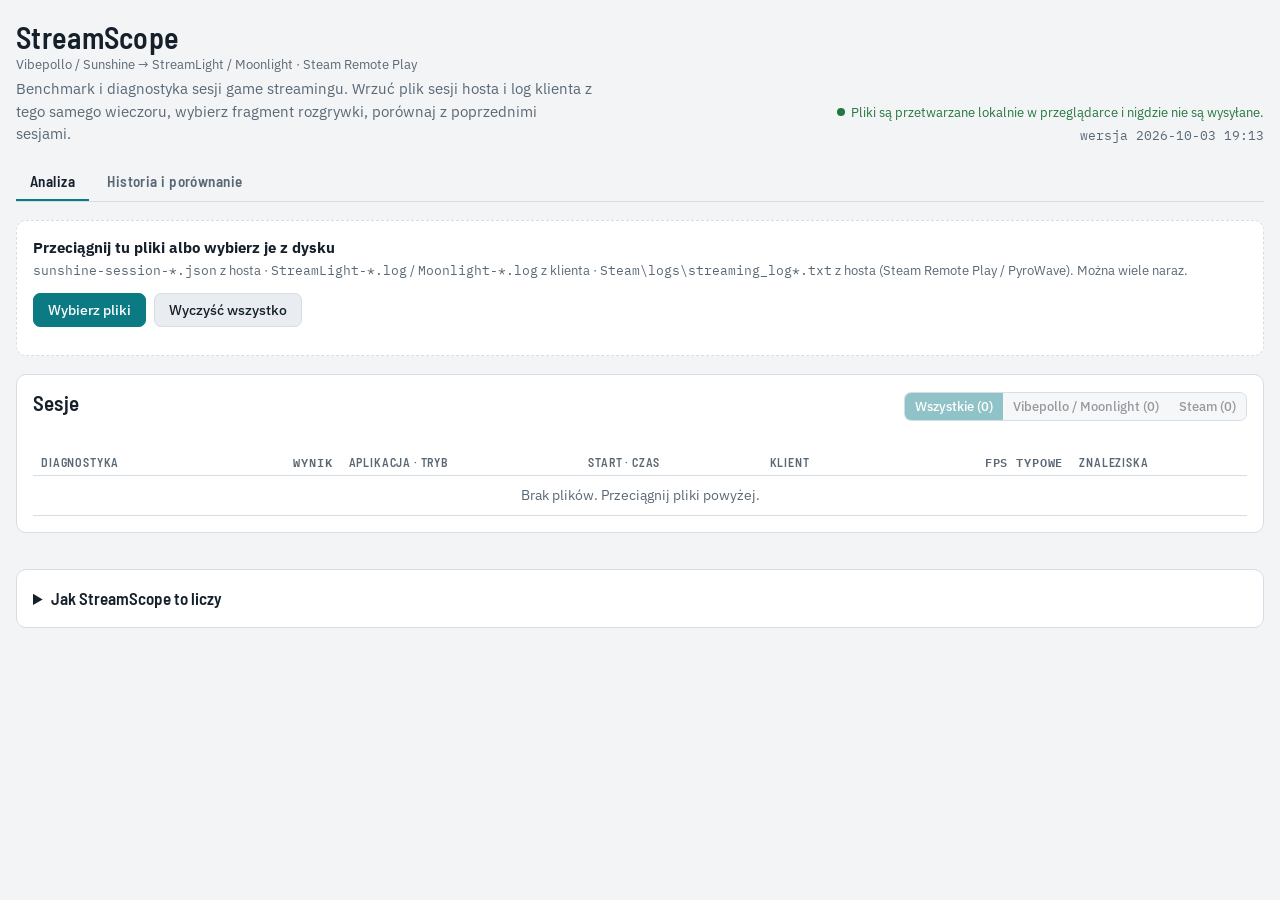
==== commit 594de78a: "Accessibility and consistency pass from the design audit - Light-mode ok/warn/crit colours darkened " ====
--- a/index.html
+++ b/index.html
@@ -10,14 +10,14 @@
 <link rel="preconnect" href="https://fonts.googleapis.com">
 <link rel="preconnect" href="https://fonts.gstatic.com" crossorigin>
 <link rel="stylesheet" href="https://fonts.googleapis.com/css2?family=Barlow+Semi+Condensed:wght@500;600;700&family=IBM+Plex+Sans:wght@400;500;600&family=IBM+Plex+Mono:wght@400;500&display=swap">
-<link rel="stylesheet" href="css/app.css?v=202610031126">
+<link rel="stylesheet" href="css/app.css?v=202610031913">
 </head>
 <body>
 <div class="wrap">
   <header class="top">
     <div>
-      <div class="eyebrow">Vibepollo / Sunshine → StreamLight / Moonlight · Steam Remote Play</div>
       <h1>StreamScope</h1>
+      <div class="small muted">Vibepollo / Sunshine → StreamLight / Moonlight · Steam Remote Play</div>
       <p>Benchmark i diagnostyka sesji game streamingu. Wrzuć plik sesji hosta i log klienta z tego samego wieczoru, wybierz fragment rozgrywki, porównaj z poprzednimi sesjami.</p>
     </div>
     <div style="display:grid;gap:4px;justify-items:end"><div class="privacy">Pliki są przetwarzane lokalnie w przeglądarce i nigdzie nie są wysyłane.</div><span class="muted small mono" id="appVersion"></span></div>
@@ -25,11 +25,12 @@
 
   <nav class="tabs" role="tablist">
     <button role="tab" id="tabAnalyze" aria-selected="true" aria-controls="viewAnalyze">Analiza</button>
-    <button role="tab" id="tabHistory" aria-selected="false" aria-controls="viewHistory">Historia i porównanie <span id="histCount" class="muted"></span></button>
-    <button role="tab" id="tabSettings" aria-selected="false" aria-controls="viewSettings" hidden>Ustawienia</button>
+    <button role="tab" id="tabHistory" aria-selected="false" aria-controls="viewHistory" tabindex="-1">Historia i porównanie <span id="histCount" class="muted"></span></button>
+    <button role="tab" id="tabSettings" aria-selected="false" aria-controls="viewSettings" tabindex="-1" hidden>Ustawienia</button>
   </nav>
 
-  <main id="viewAnalyze" role="tabpanel" aria-labelledby="tabAnalyze" style="display:grid;gap:18px">
+  <main class="stack-lg">
+  <section id="viewAnalyze" role="tabpanel" aria-labelledby="tabAnalyze" class="stack-lg">
     <section class="drop" id="drop" aria-label="Dodaj pliki">
       <div class="lead">
         <strong>Przeciągnij tu pliki albo wybierz je z dysku</strong>
@@ -61,8 +62,8 @@
       </table>
     </section>
 
-    <section class="panel" id="cmpView" hidden aria-live="polite"></section>
-    <section id="detail" style="display:grid;gap:18px" aria-live="polite"></section>
+    <section class="panel" id="cmpView" hidden></section>
+    <section id="detail" class="stack-lg"></section>
 
     <section class="panel">
       <details>
@@ -82,11 +83,11 @@
         </ul>
       </details>
     </section>
-  </main>
+  </section>
 
-  <main id="viewSettings" role="tabpanel" aria-labelledby="tabSettings" hidden style="display:grid;gap:18px"></main>
+  <section id="viewSettings" role="tabpanel" aria-labelledby="tabSettings" hidden class="stack-lg"></section>
 
-  <main id="viewHistory" role="tabpanel" aria-labelledby="tabHistory" hidden style="display:grid;gap:18px">
+  <section id="viewHistory" role="tabpanel" aria-labelledby="tabHistory" hidden class="stack-lg">
     <section class="panel">
       <div class="panel-head">
         <h2>Zapisane sesje</h2>
@@ -97,7 +98,7 @@
           <input id="importFile" type="file" accept=".json,application/json">
         </div>
       </div>
-      <p class="caveat">Historia jest zapisana tylko w tej przeglądarce na tym urządzeniu. Żeby przenieść ją na inne urządzenie (np. z PC na iPhone'a), wyeksportuj kopię i zaimportuj ją tam.</p>
+      <p class="caveat">Historia jest zapisana tylko w tej przeglądarce na tym urządzeniu. Żeby przenieść ją do innej przeglądarki albo na inny komputer, wyeksportuj kopię i zaimportuj ją tam.</p>
       <div id="histNotice" class="notice" hidden></div>
       <div class="tablewrap"><table>
         <thead><tr><th></th><th>Data</th><th>Aplikacja</th><th>Klient</th><th>Tryb</th><th>Zakres</th><th class="num">Wynik</th><th class="num">Śr. FPS</th><th class="num">P5</th><th class="num">Enc. P95</th><th class="num">Bitrate</th><th></th></tr></thead>
@@ -105,22 +106,24 @@
       </table></div>
     </section>
     <section class="panel" id="comparePanel" hidden></section>
+  </section>
   </main>
+  <div id="announce" class="sr-only" role="status" aria-live="polite"></div>
 </div>
 
-<script src="js/core.js?v=202610031126"></script>
-<script src="js/parsers/vibepollo.js?v=202610031126"></script>
-<script src="js/parsers/clientlog.js?v=202610031126"></script>
-<script src="js/parsers/streamtweak.js?v=202610031126"></script>
-<script src="js/parsers/steamlog.js?v=202610031126"></script>
-<script src="js/engine/diagnostics.js?v=202610031126"></script>
-<script src="js/engine/gameplay.js?v=202610031126"></script>
-<script src="js/engine/score.js?v=202610031126"></script>
-<script src="js/engine/session.js?v=202610031126"></script>
-<script src="js/storage.js?v=202610031126"></script>
-<script src="js/store.js?v=202610031126"></script>
-<script src="js/chart.js?v=202610031126"></script>
-<script src="js/settings.js?v=202610031126"></script>
-<script src="js/app.js?v=202610031126"></script>
+<script src="js/core.js?v=202610031913"></script>
+<script src="js/parsers/vibepollo.js?v=202610031913"></script>
+<script src="js/parsers/clientlog.js?v=202610031913"></script>
+<script src="js/parsers/streamtweak.js?v=202610031913"></script>
+<script src="js/parsers/steamlog.js?v=202610031913"></script>
+<script src="js/engine/diagnostics.js?v=202610031913"></script>
+<script src="js/engine/gameplay.js?v=202610031913"></script>
+<script src="js/engine/score.js?v=202610031913"></script>
+<script src="js/engine/session.js?v=202610031913"></script>
+<script src="js/storage.js?v=202610031913"></script>
+<script src="js/store.js?v=202610031913"></script>
+<script src="js/chart.js?v=202610031913"></script>
+<script src="js/settings.js?v=202610031913"></script>
+<script src="js/app.js?v=202610031913"></script>
 </body>
 </html>
--- a/css/app.css
+++ b/css/app.css
@@ -2,8 +2,8 @@
   --bg:#F2F4F6; --surface:#FFFFFF; --surface-2:#E9EDF1; --ink:#16202A; --muted:#5A6875; --line:#D6DDE4;
   --accent:#0B7A83; --accent-ink:#FFFFFF; --accent-soft:#D8EEF0;
   --s-fps:#0B7A83; --s-sent:#7B61B3; --s-cpu:#7B61B3; --s-gpu:#2F77C0; --s-enc:#C2691F; --s-br:#2F8A55;
-  --mk-off:#C23B2B; --mk-on:#2F8A55;
-  --ok:#2F8A55; --warn:#A87408; --crit:#C23B2B;
+  --mk-off:#B0321F; --mk-on:#26763F;
+  --ok:#26763F; --warn:#8A6000; --crit:#B0321F;
   --ok-bg:#E1F2E8; --warn-bg:#FBF0D6; --crit-bg:#FBE3DF; --info-bg:#E4EBF2;
   --shade-crit:rgba(194,59,43,.14); --shade-warn:rgba(168,116,8,.16); --shade-info:rgba(90,104,117,.13);
   --dim:rgba(90,104,117,.13);
@@ -35,6 +35,14 @@
 .small{font-size:13px}
 .eyebrow{font-family:var(--display);text-transform:uppercase;letter-spacing:.09em;font-size:12px;color:var(--muted);font-weight:600}
 [hidden]{display:none!important}
+.sr-only{position:absolute;width:1px;height:1px;margin:-1px;overflow:hidden;clip-path:inset(50%);white-space:nowrap}
+.stack{display:grid;gap:6px;min-width:0}
+.stack-8{display:grid;gap:8px;min-width:0}
+.stack-lg{display:grid;gap:18px;min-width:0}
+.row{display:flex;flex-wrap:wrap;gap:6px;align-items:center}
+.row.wide{gap:12px;flex-wrap:nowrap}
+.sub{font-weight:400;text-transform:none;letter-spacing:0}
+td.group{padding-top:12px}
 
 header.top{display:flex;flex-wrap:wrap;align-items:end;justify-content:space-between;gap:12px}
 header.top p{margin:4px 0 0;max-width:64ch;color:var(--muted)}
@@ -59,6 +67,7 @@
 input.t,select{font:14px var(--mono);color:var(--ink);background:var(--surface-2);border:1px solid var(--line);border-radius:6px;padding:6px 8px;width:96px}
 select{font-family:var(--body);width:auto}
 label.field{display:grid;gap:3px;font-size:12.5px;color:var(--muted)}
+label.field.check{display:flex;gap:8px;align-items:center;color:var(--ink)}
 .t.wide{width:100%;max-width:640px}
 textarea.t{font:13px var(--mono);resize:vertical}
 .settings-grid{display:grid;grid-template-columns:repeat(auto-fit,minmax(220px,1fr));gap:12px}
@@ -91,9 +100,6 @@
 table.sessions td:first-child,table.sessions td.num{white-space:nowrap}
 table.sessions td.tags{min-width:160px;color:var(--muted)}
 table.sessions td .small{margin-top:2px}
-.seg button:disabled{opacity:.45}
-.seg{max-width:100%;flex-wrap:wrap}
-.seg button{flex:1 1 auto}
 @media (max-width:720px){
   table.sessions thead{display:none}
   table.sessions,table.sessions tbody{display:block}
@@ -114,8 +120,9 @@
 
 .range{display:flex;flex-wrap:wrap;gap:12px;align-items:end}
 .range .readout{font:500 15px var(--mono);padding-bottom:6px}
-.seg{display:inline-flex;border:1px solid var(--line);border-radius:7px;overflow:hidden}
-.seg button{border:0;border-radius:0;padding:7px 10px;font-size:13px}
+.seg{display:inline-flex;flex-wrap:wrap;max-width:100%;border:1px solid var(--line);border-radius:7px;overflow:hidden}
+.seg button{flex:1 1 auto;border:0;border-radius:0;padding:7px 10px;font-size:13px}
+.seg button:disabled{opacity:.45}
 .seg button[aria-pressed="true"]{background:var(--accent);color:var(--accent-ink)}
 
 .stats{display:grid;grid-template-columns:repeat(auto-fill,minmax(150px,1fr));border-top:1px solid var(--line);border-left:1px solid var(--line);border-radius:8px;overflow:hidden}
@@ -129,6 +136,7 @@
 .scorebox{display:grid;grid-template-columns:auto minmax(0,1fr);gap:16px;align-items:start}
 .score-big{display:grid;justify-items:center;gap:2px;padding:10px 16px;border-radius:10px;background:var(--surface-2);min-width:120px}
 .score-big .n{font:700 46px/1 var(--display)}
+.score-big.sm{min-width:90px;padding:6px 12px} .score-big.sm .n{font-size:34px}
 .score-big .d{font-size:12px;color:var(--muted)}
 .scores{display:grid;grid-template-columns:repeat(auto-fill,minmax(230px,1fr));gap:8px}
 .score{background:var(--surface-2);border-radius:8px;padding:10px 12px;display:grid;gap:6px;align-content:start}
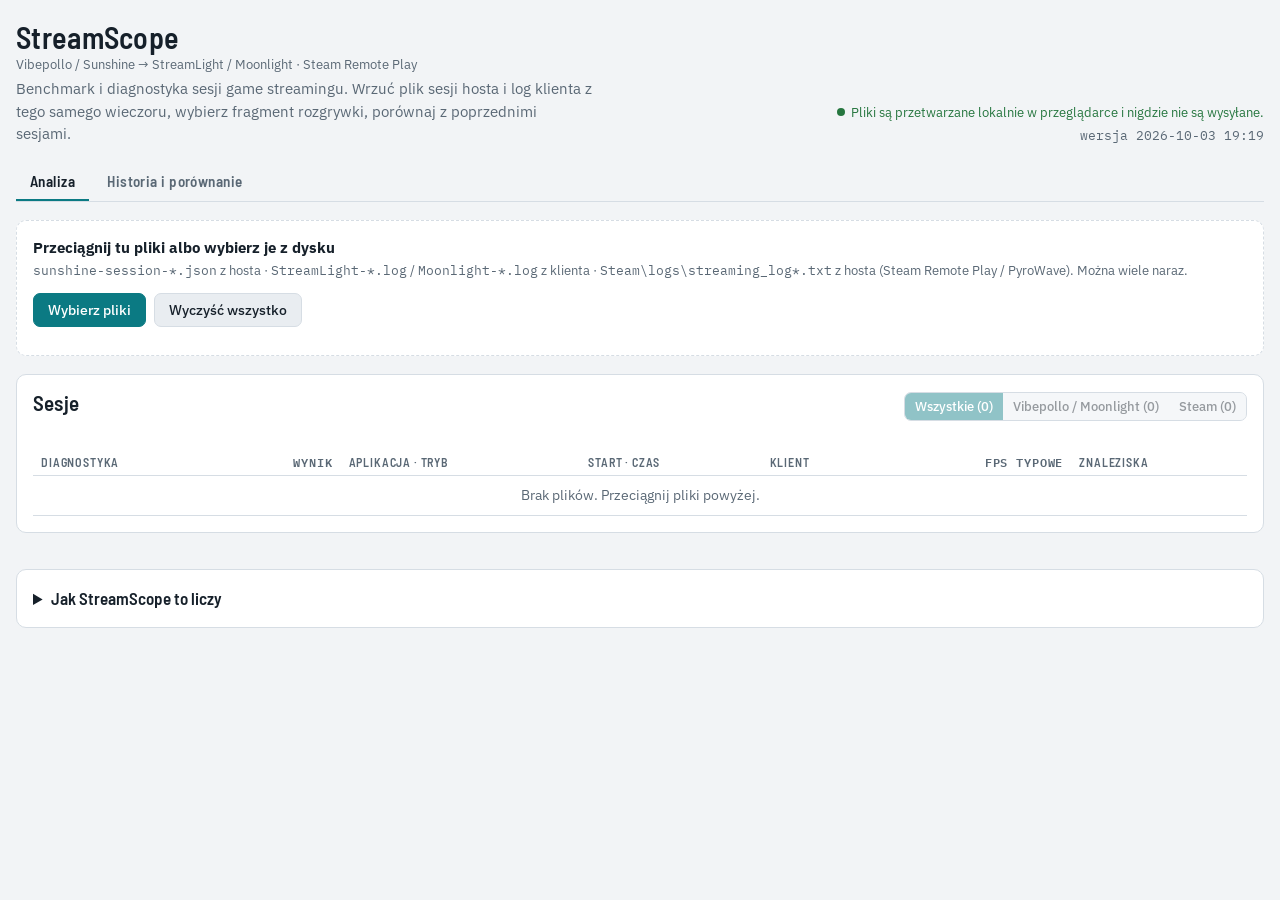
==== commit 2f55be55: "Polish pass: scrollable sessions table, one-row scores, readable chart labels - Sessions table cappe" ====
--- a/index.html
+++ b/index.html
@@ -10,7 +10,7 @@
 <link rel="preconnect" href="https://fonts.googleapis.com">
 <link rel="preconnect" href="https://fonts.gstatic.com" crossorigin>
 <link rel="stylesheet" href="https://fonts.googleapis.com/css2?family=Barlow+Semi+Condensed:wght@500;600;700&family=IBM+Plex+Sans:wght@400;500;600&family=IBM+Plex+Mono:wght@400;500&display=swap">
-<link rel="stylesheet" href="css/app.css?v=202610031913">
+<link rel="stylesheet" href="css/app.css?v=202610031919">
 </head>
 <body>
 <div class="wrap">
@@ -56,10 +56,10 @@
       </div>
       <span class="muted small" id="sessCount"></span>
       <span class="muted small" id="hiddenInfo" hidden></span>
-      <table class="sessions">
+      <div class="sess-scroll"><table class="sessions">
         <thead><tr><th>Diagnostyka</th><th class="num" title="Ocena ogólna 1–10 dla wybranego zakresu">Wynik</th><th>Aplikacja · tryb</th><th>Start · czas</th><th>Klient</th><th class="num">FPS typowe</th><th>Znaleziska</th></tr></thead>
         <tbody id="sessBody"></tbody>
-      </table>
+      </table></div>
     </section>
 
     <section class="panel" id="cmpView" hidden></section>
@@ -111,19 +111,19 @@
   <div id="announce" class="sr-only" role="status" aria-live="polite"></div>
 </div>
 
-<script src="js/core.js?v=202610031913"></script>
-<script src="js/parsers/vibepollo.js?v=202610031913"></script>
-<script src="js/parsers/clientlog.js?v=202610031913"></script>
-<script src="js/parsers/streamtweak.js?v=202610031913"></script>
-<script src="js/parsers/steamlog.js?v=202610031913"></script>
-<script src="js/engine/diagnostics.js?v=202610031913"></script>
-<script src="js/engine/gameplay.js?v=202610031913"></script>
-<script src="js/engine/score.js?v=202610031913"></script>
-<script src="js/engine/session.js?v=202610031913"></script>
-<script src="js/storage.js?v=202610031913"></script>
-<script src="js/store.js?v=202610031913"></script>
-<script src="js/chart.js?v=202610031913"></script>
-<script src="js/settings.js?v=202610031913"></script>
-<script src="js/app.js?v=202610031913"></script>
+<script src="js/core.js?v=202610031919"></script>
+<script src="js/parsers/vibepollo.js?v=202610031919"></script>
+<script src="js/parsers/clientlog.js?v=202610031919"></script>
+<script src="js/parsers/streamtweak.js?v=202610031919"></script>
+<script src="js/parsers/steamlog.js?v=202610031919"></script>
+<script src="js/engine/diagnostics.js?v=202610031919"></script>
+<script src="js/engine/gameplay.js?v=202610031919"></script>
+<script src="js/engine/score.js?v=202610031919"></script>
+<script src="js/engine/session.js?v=202610031919"></script>
+<script src="js/storage.js?v=202610031919"></script>
+<script src="js/store.js?v=202610031919"></script>
+<script src="js/chart.js?v=202610031919"></script>
+<script src="js/settings.js?v=202610031919"></script>
+<script src="js/app.js?v=202610031919"></script>
 </body>
 </html>
--- a/css/app.css
+++ b/css/app.css
@@ -25,7 +25,8 @@
   }
 }
 *{box-sizing:border-box}
-html{-webkit-text-size-adjust:100%}
+html{-webkit-text-size-adjust:100%;scrollbar-color:var(--line) transparent}
+::selection{background:var(--accent-soft);color:var(--ink)}
 body{margin:0;background:var(--bg);color:var(--ink);font:15px/1.5 var(--body)}
 .wrap{max-width:1440px;margin:0 auto;padding:20px 16px 48px;display:grid;gap:18px}
 h1,h2,h3{font-family:var(--display);font-weight:600;letter-spacing:.01em;margin:0;line-height:1.15;text-wrap:balance}
@@ -96,6 +97,9 @@
 
 /* Sessions table: fits the panel without sideways scrolling; becomes cards on phones. */
 table.sessions{table-layout:auto}
+.sess-scroll{max-height:min(560px,62vh);overflow-y:auto;border-bottom:1px solid var(--line)}
+.sess-scroll thead th{position:sticky;top:0;z-index:1;background:var(--surface)}
+.sess-scroll tbody tr:last-child td{border-bottom:0}
 table.sessions td{white-space:normal;vertical-align:top;padding-block:9px}
 table.sessions td:first-child,table.sessions td.num{white-space:nowrap}
 table.sessions td.tags{min-width:160px;color:var(--muted)}
@@ -129,7 +133,7 @@
 .stat{background:var(--surface);padding:10px 12px;display:grid;gap:2px;border-right:1px solid var(--line);border-bottom:1px solid var(--line)}
 .stat .k{font-size:12px;color:var(--muted)}
 .stat .v{font:500 17px/1.2 var(--mono);font-variant-numeric:tabular-nums}
-.stat .v small{font-size:12px;color:var(--muted);font-weight:400}
+.stat .v small{font:400 12px/1.35 var(--body);color:var(--muted)}
 .stat.hl .v{color:var(--accent);font-size:20px}
 
 /* Scores 1–10 */
@@ -138,7 +142,7 @@
 .score-big .n{font:700 46px/1 var(--display)}
 .score-big.sm{min-width:90px;padding:6px 12px} .score-big.sm .n{font-size:34px}
 .score-big .d{font-size:12px;color:var(--muted)}
-.scores{display:grid;grid-template-columns:repeat(auto-fill,minmax(230px,1fr));gap:8px}
+.scores{display:grid;grid-template-columns:repeat(auto-fit,minmax(170px,1fr));gap:8px}
 .score{background:var(--surface-2);border-radius:8px;padding:10px 12px;display:grid;gap:6px;align-content:start}
 .score .top{display:flex;justify-content:space-between;align-items:baseline;gap:8px}
 .score .top b{font-weight:600}
@@ -174,6 +178,8 @@
 .actions{display:flex;flex-wrap:wrap;gap:10px;align-items:center}
 textarea.fallback{width:100%;min-height:160px;font:12.5px/1.4 var(--mono);background:var(--surface-2);color:var(--ink);border:1px solid var(--line);border-radius:8px;padding:8px}
 .empty{padding:28px 12px;text-align:center;color:var(--muted)}
+.ab{display:inline-grid;place-items:center;width:22px;height:22px;margin-right:8px;border-radius:6px;font:600 13px/1 var(--mono);color:var(--bg);background:var(--s-fps);vertical-align:2px}
+.ab.b{background:var(--s-enc)}
 .diff.up{color:var(--ok)} .diff.down{color:var(--crit)}
 @media (max-width:600px){ h1{font-size:25px} .panel{padding:12px} .stat .v{font-size:16px} }
 @media (prefers-reduced-motion: reduce){*{transition:none!important}}
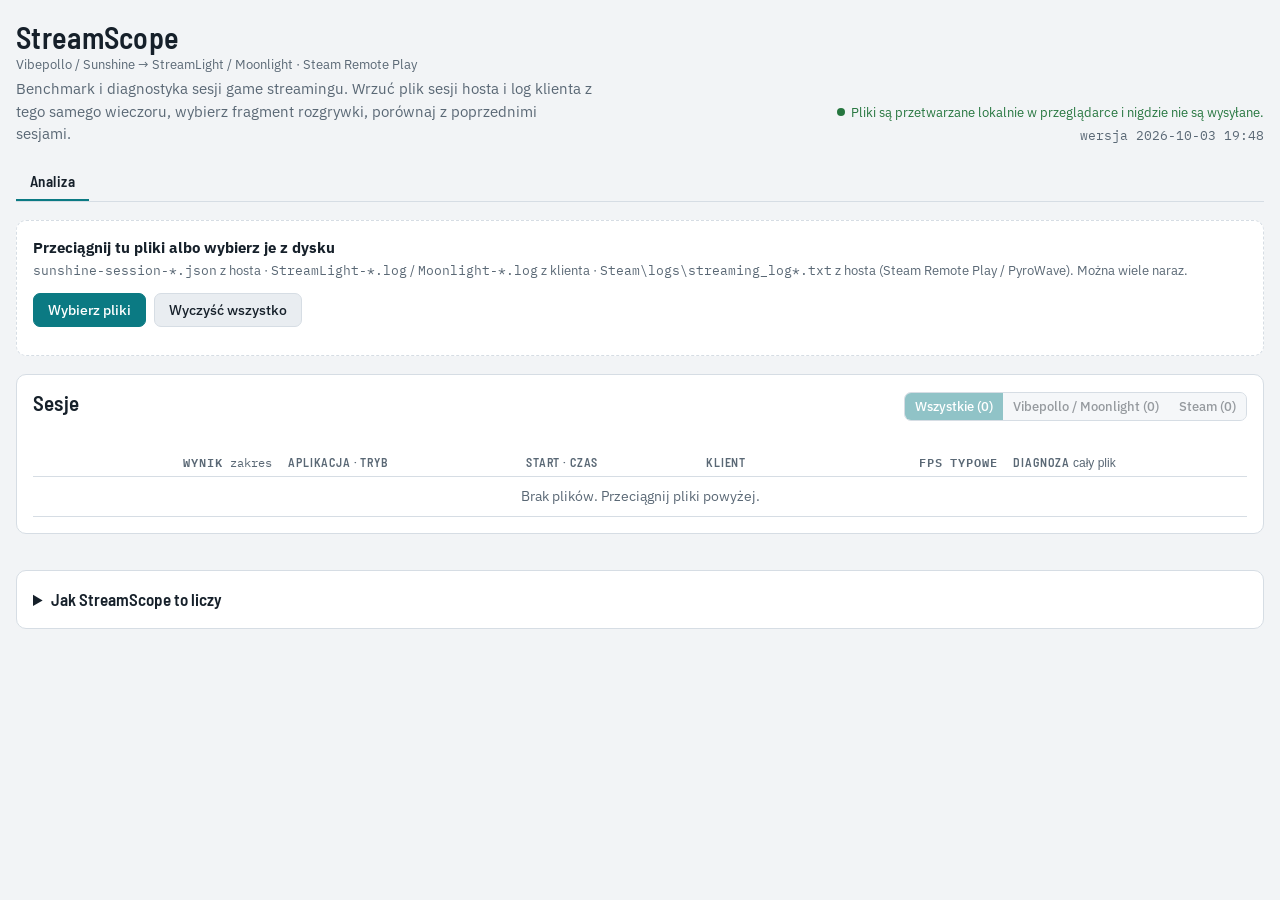
==== commit 660b2f71: "Answer first: one verdict, verdict strip, table-driven A/B compare - Sessions table leads with the r" ====
--- a/index.html
+++ b/index.html
@@ -10,7 +10,7 @@
 <link rel="preconnect" href="https://fonts.googleapis.com">
 <link rel="preconnect" href="https://fonts.gstatic.com" crossorigin>
 <link rel="stylesheet" href="https://fonts.googleapis.com/css2?family=Barlow+Semi+Condensed:wght@500;600;700&family=IBM+Plex+Sans:wght@400;500;600&family=IBM+Plex+Mono:wght@400;500&display=swap">
-<link rel="stylesheet" href="css/app.css?v=202610031919">
+<link rel="stylesheet" href="css/app.css?v=202610031948">
 </head>
 <body>
 <div class="wrap">
@@ -25,7 +25,6 @@
 
   <nav class="tabs" role="tablist">
     <button role="tab" id="tabAnalyze" aria-selected="true" aria-controls="viewAnalyze">Analiza</button>
-    <button role="tab" id="tabHistory" aria-selected="false" aria-controls="viewHistory" tabindex="-1">Historia i porównanie <span id="histCount" class="muted"></span></button>
     <button role="tab" id="tabSettings" aria-selected="false" aria-controls="viewSettings" tabindex="-1" hidden>Ustawienia</button>
   </nav>
 
@@ -57,7 +56,7 @@
       <span class="muted small" id="sessCount"></span>
       <span class="muted small" id="hiddenInfo" hidden></span>
       <div class="sess-scroll"><table class="sessions">
-        <thead><tr><th>Diagnostyka</th><th class="num" title="Ocena ogólna 1–10 dla wybranego zakresu">Wynik</th><th>Aplikacja · tryb</th><th>Start · czas</th><th>Klient</th><th class="num">FPS typowe</th><th>Znaleziska</th></tr></thead>
+        <thead><tr><th><span class="sr-only">Porównaj</span></th><th class="num">Wynik <span class="sub">zakres</span></th><th>Aplikacja · tryb</th><th>Start · czas</th><th>Klient</th><th class="num">FPS typowe</th><th>Diagnoza <span class="sub">cały plik</span></th></tr></thead>
         <tbody id="sessBody"></tbody>
       </table></div>
     </section>
@@ -78,7 +77,7 @@
           <li><b>Statystyki klienta</b> pochodzą z bloku „Global video stats” na końcu streamu, więc dotyczą całego streamu, nie wybranego zakresu. Końcowy <i>Bitrate / Peak (10s)</i> to stan z ostatnich sekund, nie średnia. <i>Smoothness (2m)</i> to miara równości klatek przy VRR, nie liczba FPS.</li>
           <li><b>Diagnostyka</b> ocenia cały plik hosta (reguły silnika z analizatora sesji): brak klatek do wysłania, przeciążenie GPU/enkodera, utrata pakietów, nieregularne przerwy. Pole <span class="mono">verdict</span> z Vibepollo jest tylko informacyjne.</li>
           <li><b>Steam Remote Play / PyroWave:</b> wrzuć <span class="mono">streaming_log.txt</span> (i <span class="mono">streaming_log.previous.txt</span>) z folderu <span class="mono">C:\Program Files (x86)\Steam\logs</span> na <b>hoście</b>. Log z klienta nie ma statystyk. Steam zapisuje podsumowanie przy każdej zmianie przechwytywania (pulpit ↔ gra), więc sesja składa się z odcinków; benchmark to średnia ważona długością zaznaczonych odcinków. AvgFPS Steama to kadencja streamu, nie FPS gry.</li>
-          <li><b>Pamięć:</b> wczytane pliki i ustawione zakresy są zapisywane w tej przeglądarce (IndexedDB) i wracają same po ponownym otwarciu strony. Są tylko na tym urządzeniu i w tej przeglądarce; nic nie trafia na serwer. „Wyczyść wszystko” albo „Usuń sesję z pamięci” je kasuje.</li>
+          <li><b>Pamięć:</b> wczytane pliki i ustawione zakresy są zapisywane w tej przeglądarce (IndexedDB) i wracają same po ponownym otwarciu strony. Są tylko na tym urządzeniu i w tej przeglądarce; nic nie trafia na serwer. „Wyczyść wszystko” je kasuje, a „Usuń z listy” ukrywa jedną sesję.</li>
           <li>Przy statycznym obrazie Vibepollo schodzi do ok. 16 FPS (keepalive), to nie awaria.</li>
         </ul>
       </details>
@@ -87,43 +86,23 @@
 
   <section id="viewSettings" role="tabpanel" aria-labelledby="tabSettings" hidden class="stack-lg"></section>
 
-  <section id="viewHistory" role="tabpanel" aria-labelledby="tabHistory" hidden class="stack-lg">
-    <section class="panel">
-      <div class="panel-head">
-        <h2>Zapisane sesje</h2>
-        <div class="actions">
-          <button id="compareBtn" class="primary" type="button" disabled>Porównaj zaznaczone</button>
-          <button id="exportBtn" type="button">Eksportuj kopię</button>
-          <label class="btn" for="importFile" tabindex="0" id="importBtn">Importuj kopię</label>
-          <input id="importFile" type="file" accept=".json,application/json">
-        </div>
-      </div>
-      <p class="caveat">Historia jest zapisana tylko w tej przeglądarce na tym urządzeniu. Żeby przenieść ją do innej przeglądarki albo na inny komputer, wyeksportuj kopię i zaimportuj ją tam.</p>
-      <div id="histNotice" class="notice" hidden></div>
-      <div class="tablewrap"><table>
-        <thead><tr><th></th><th>Data</th><th>Aplikacja</th><th>Klient</th><th>Tryb</th><th>Zakres</th><th class="num">Wynik</th><th class="num">Śr. FPS</th><th class="num">P5</th><th class="num">Enc. P95</th><th class="num">Bitrate</th><th></th></tr></thead>
-        <tbody id="histBody"></tbody>
-      </table></div>
-    </section>
-    <section class="panel" id="comparePanel" hidden></section>
-  </section>
   </main>
   <div id="announce" class="sr-only" role="status" aria-live="polite"></div>
 </div>
 
-<script src="js/core.js?v=202610031919"></script>
-<script src="js/parsers/vibepollo.js?v=202610031919"></script>
-<script src="js/parsers/clientlog.js?v=202610031919"></script>
-<script src="js/parsers/streamtweak.js?v=202610031919"></script>
-<script src="js/parsers/steamlog.js?v=202610031919"></script>
-<script src="js/engine/diagnostics.js?v=202610031919"></script>
-<script src="js/engine/gameplay.js?v=202610031919"></script>
-<script src="js/engine/score.js?v=202610031919"></script>
-<script src="js/engine/session.js?v=202610031919"></script>
-<script src="js/storage.js?v=202610031919"></script>
-<script src="js/store.js?v=202610031919"></script>
-<script src="js/chart.js?v=202610031919"></script>
-<script src="js/settings.js?v=202610031919"></script>
-<script src="js/app.js?v=202610031919"></script>
+<script src="js/core.js?v=202610031948"></script>
+<script src="js/parsers/vibepollo.js?v=202610031948"></script>
+<script src="js/parsers/clientlog.js?v=202610031948"></script>
+<script src="js/parsers/streamtweak.js?v=202610031948"></script>
+<script src="js/parsers/steamlog.js?v=202610031948"></script>
+<script src="js/engine/diagnostics.js?v=202610031948"></script>
+<script src="js/engine/gameplay.js?v=202610031948"></script>
+<script src="js/engine/score.js?v=202610031948"></script>
+<script src="js/engine/session.js?v=202610031948"></script>
+<script src="js/storage.js?v=202610031948"></script>
+<script src="js/store.js?v=202610031948"></script>
+<script src="js/chart.js?v=202610031948"></script>
+<script src="js/settings.js?v=202610031948"></script>
+<script src="js/app.js?v=202610031948"></script>
 </body>
 </html>
--- a/css/app.css
+++ b/css/app.css
@@ -65,6 +65,7 @@
 button:hover:not(:disabled),.btn:hover{filter:brightness(1.05)}
 :focus-visible{outline:2px solid var(--accent);outline-offset:2px}
 input[type=file]{display:none}
+::placeholder{color:var(--muted);opacity:1}
 input.t,select{font:14px var(--mono);color:var(--ink);background:var(--surface-2);border:1px solid var(--line);border-radius:6px;padding:6px 8px;width:96px}
 select{font-family:var(--body);width:auto}
 label.field{display:grid;gap:3px;font-size:12.5px;color:var(--muted)}
@@ -81,6 +82,9 @@
 .pill::before{content:"";width:7px;height:7px;border-radius:50%;background:currentColor}
 .pill.ok{color:var(--ok);background:var(--ok-bg)} .pill.warn{color:var(--warn);background:var(--warn-bg)}
 .pill.crit{color:var(--crit);background:var(--crit-bg)} .pill.raw{color:var(--muted);background:var(--surface-2)}
+.diag{display:inline-flex;align-items:center;gap:5px;font:600 11.5px/1.2 var(--display);letter-spacing:.06em;text-transform:uppercase;color:var(--muted);white-space:nowrap}
+.diag::before{content:"";width:7px;height:7px;border-radius:50%;background:var(--muted)}
+.diag.ok::before{background:var(--ok)} .diag.warn::before{background:var(--warn)} .diag.crit::before{background:var(--crit)}
 
 .panel{background:var(--surface);border:1px solid var(--line);border-radius:10px;padding:16px;display:grid;grid-template-columns:minmax(0,1fr);gap:14px;min-width:0}
 .panel-head{display:flex;flex-wrap:wrap;justify-content:space-between;gap:8px;align-items:baseline}
@@ -93,9 +97,10 @@
 tbody tr.pick{cursor:pointer}
 tbody tr.pick:hover{background:var(--surface-2)}
 tbody tr.pick.sel{background:var(--accent-soft)}
+tbody tr.pick.sel .muted{color:var(--ink)}
 .app{font-weight:600}
 
-/* Sessions table: fits the panel without sideways scrolling; becomes cards on phones. */
+/* Sessions table: fits the panel without sideways scrolling. */
 table.sessions{table-layout:auto}
 .sess-scroll{max-height:min(560px,62vh);overflow-y:auto;border-bottom:1px solid var(--line)}
 .sess-scroll thead th{position:sticky;top:0;z-index:1;background:var(--surface)}
@@ -104,22 +109,9 @@
 table.sessions td:first-child,table.sessions td.num{white-space:nowrap}
 table.sessions td.tags{min-width:160px;color:var(--muted)}
 table.sessions td .small{margin-top:2px}
-@media (max-width:720px){
-  table.sessions thead{display:none}
-  table.sessions,table.sessions tbody{display:block}
-  table.sessions tr{display:grid;grid-template-columns:1fr auto;gap:4px 12px;padding:10px 8px;border-bottom:1px solid var(--line)}
-  table.sessions td{border:0;padding:0}
-  table.sessions td:nth-child(1){grid-column:2;grid-row:1}
-  table.sessions td:nth-child(2){grid-column:1;grid-row:1 / span 2}
-  table.sessions td:nth-child(3){grid-column:1}
-  table.sessions td:nth-child(4){grid-column:1;font-size:13px}
-  table.sessions td:nth-child(5){grid-column:2;grid-row:2;text-align:right}
-  table.sessions td:nth-child(6){grid-column:1 / -1;min-width:0}
-  table.sessions td.empty{grid-column:1 / -1}
-}
 
 .chips{display:flex;flex-wrap:wrap;gap:6px}
-.chip{font:12.5px/1 var(--mono);padding:5px 8px;border-radius:6px;background:var(--surface-2);color:var(--muted)}
+.chip{font:12.5px/1.3 var(--mono);padding:5px 8px;border-radius:6px;background:var(--surface-2);color:var(--muted)}
 .chip.good{color:var(--ok);background:var(--ok-bg)} .chip.bad{color:var(--warn);background:var(--warn-bg)}
 
 .range{display:flex;flex-wrap:wrap;gap:12px;align-items:end}
@@ -132,12 +124,19 @@
 .stats{display:grid;grid-template-columns:repeat(auto-fill,minmax(150px,1fr));border-top:1px solid var(--line);border-left:1px solid var(--line);border-radius:8px;overflow:hidden}
 .stat{background:var(--surface);padding:10px 12px;display:grid;gap:2px;border-right:1px solid var(--line);border-bottom:1px solid var(--line)}
 .stat .k{font-size:12px;color:var(--muted)}
+.stat .k.note{text-decoration:underline dotted;text-underline-offset:3px;cursor:help}
+h3.group-h{font-size:14px;letter-spacing:.03em;color:var(--muted)}
 .stat .v{font:500 17px/1.2 var(--mono);font-variant-numeric:tabular-nums}
 .stat .v small{font:400 12px/1.35 var(--body);color:var(--muted)}
 .stat.hl .v{color:var(--accent);font-size:20px}
 
 /* Scores 1–10 */
-.scorebox{display:grid;grid-template-columns:auto minmax(0,1fr);gap:16px;align-items:start}
+.verdict{display:grid;grid-template-columns:auto minmax(0,1fr);gap:18px;align-items:center;padding-top:14px;border-top:1px solid var(--line)}
+.v-reason{font:600 19px/1.25 var(--display);letter-spacing:.01em}
+.weak{display:flex;flex-wrap:wrap;gap:6px 22px}
+.weak .w{display:inline-grid;grid-template-columns:auto 72px auto;gap:8px;align-items:center;font-size:13px;color:var(--muted)}
+.weak .w b{font:600 13px var(--mono)}
+button.link{background:none;border:0;padding:0;font:inherit;color:var(--accent);text-decoration:underline;text-underline-offset:3px;cursor:pointer}
 .score-big{display:grid;justify-items:center;gap:2px;padding:10px 16px;border-radius:10px;background:var(--surface-2);min-width:120px}
 .score-big .n{font:700 46px/1 var(--display)}
 .score-big.sm{min-width:90px;padding:6px 12px} .score-big.sm .n{font-size:34px}
@@ -147,7 +146,8 @@
 .score .top{display:flex;justify-content:space-between;align-items:baseline;gap:8px}
 .score .top b{font-weight:600}
 .score .val{font:600 20px/1 var(--mono)}
-.score p{margin:0;font-size:12.5px;color:var(--muted);line-height:1.4}
+.score p{margin:0;font-size:12.5px;color:var(--muted);line-height:1.4;display:-webkit-box;-webkit-box-orient:vertical;-webkit-line-clamp:2;overflow:hidden}
+.score:hover p,.score:focus-within p,.score:focus p{-webkit-line-clamp:unset}
 .meter{height:6px;border-radius:3px;background:var(--line);overflow:hidden}
 .meter i{display:block;height:100%}
 .s-ok{color:var(--ok)} .s-warn{color:var(--warn)} .s-crit{color:var(--crit)} .s-raw{color:var(--muted)}
@@ -174,12 +174,17 @@
 .kv dt{color:var(--muted)} .kv dd{margin:0;font-family:var(--mono)}
 .caveat{font-size:12.5px;color:var(--muted);margin:0}
 details summary{cursor:pointer;font-family:var(--display);font-weight:600;font-size:17px}
-details ul{margin:8px 0 0;padding-left:20px;display:grid;gap:6px;font-size:14px;max-width:85ch}
+details ul{margin:8px 0 0;padding-left:20px;display:grid;gap:6px;font-size:14px;max-width:75ch}
 .actions{display:flex;flex-wrap:wrap;gap:10px;align-items:center}
 textarea.fallback{width:100%;min-height:160px;font:12.5px/1.4 var(--mono);background:var(--surface-2);color:var(--ink);border:1px solid var(--line);border-radius:8px;padding:8px}
 .empty{padding:28px 12px;text-align:center;color:var(--muted)}
 .ab{display:inline-grid;place-items:center;width:22px;height:22px;margin-right:8px;border-radius:6px;font:600 13px/1 var(--mono);color:var(--bg);background:var(--s-fps);vertical-align:2px}
 .ab.b{background:var(--s-enc)}
+table.cmp,#cmpView .two{max-width:960px}
+table.cmp tr.changed td{font-weight:600}
+table.cmp tr.changed td:last-child{color:var(--accent)}
+table.fit{width:auto}
+details.sources summary{font:600 14px var(--body)}
 .diff.up{color:var(--ok)} .diff.down{color:var(--crit)}
 @media (max-width:600px){ h1{font-size:25px} .panel{padding:12px} .stat .v{font-size:16px} }
 @media (prefers-reduced-motion: reduce){*{transition:none!important}}
